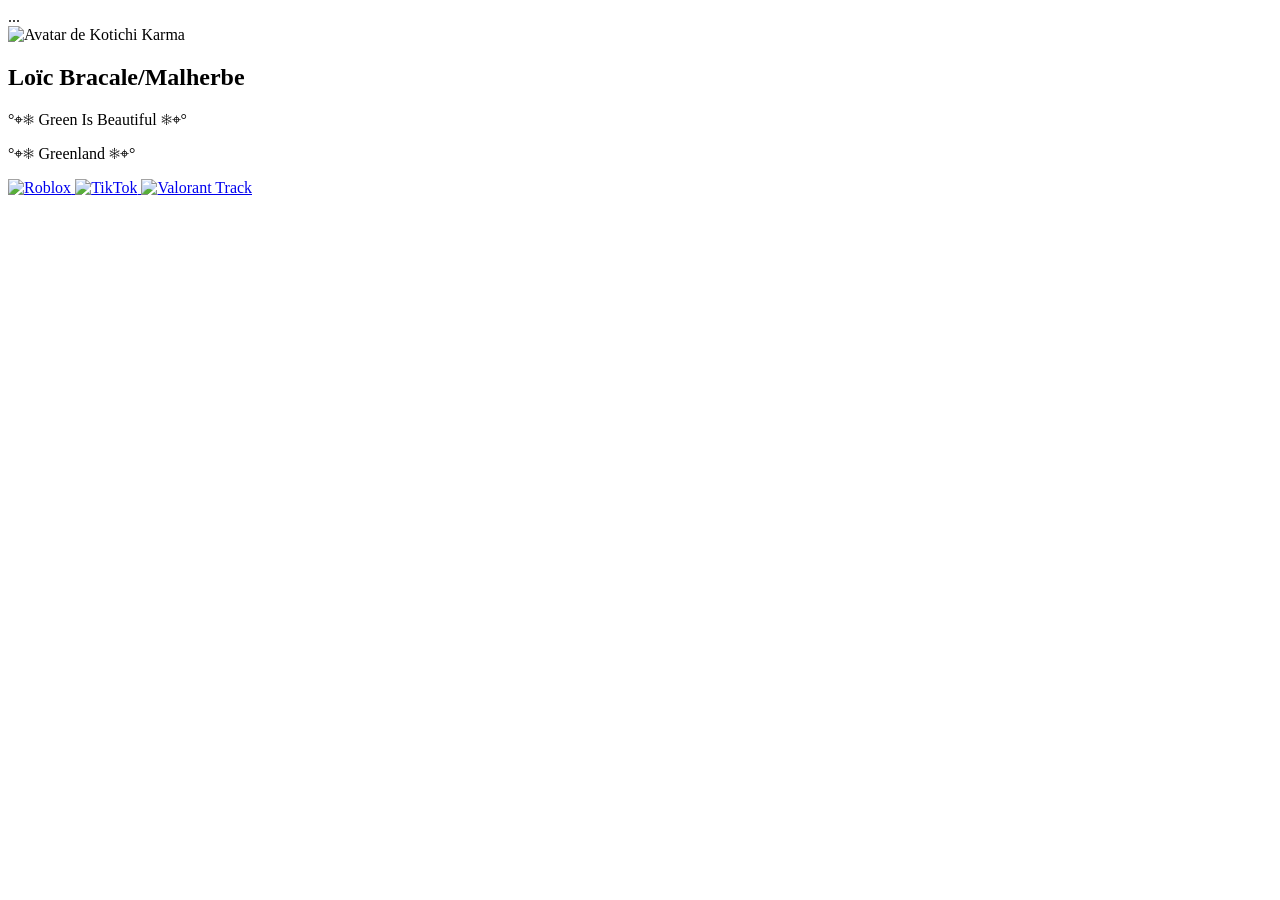
==== index.html @ 95958887 "Update title and username in index.html" ====
<!doctype html>
<html lang="fr">
<head>
  <meta charset="UTF-8">
  <meta name="viewport" content="width=device-width, initial-scale=1.0">
  <meta name="theme-color" content="#00ff00">

  <title>Loïc Bracale/Malherbe| You See That ? The Green Is Beautiful And If You See That You Are Genius And Beautiful</title>

  <link rel="stylesheet" href="style.css">
</head>

<body>

  <!-- Écran pour ouvrir le site -->
  <div id="enter-screen" class="enter-screen">
    <div class="enter-text">...</div>
  </div>

  <div class="snow" aria-hidden="true"></div>

  <main class="page">

    <section class="profile-card">

      <img
        class="avatar"
        src="https://r2.guns.lol/5302ce62-8207-4832-95e2-816db506e8fb.webp"
        alt="Avatar de Kotichi Karma"
      >

      <h1 class="username">Loïc Bracale/Malherbe</h1>

      <p class="subtitle">°⌖❅ Green Is Beautiful ❅⌖°</p>

      <p class="location">°⌖❅ Greenland ❅⌖°</p>

      <div class="socials">

        <a
          class="social"
          href="https://www.roblox.com/users/1305630552/profile"
          target="_blank"
          rel="noopener noreferrer"
        >
          <img
            src="https://i.pinimg.com/originals/d1/2a/eb/d12aeb087d5f9763cdf9619a618ad83c.gif"
            alt="Roblox"
          >
        </a>

        <a
          class="social"
          href="https://www.tiktok.com/@kotichikarma"
          target="_blank"
          rel="noopener noreferrer"
        >
          <img
            src="https://i.pinimg.com/originals/c2/2e/cd/c22ecdc6c1888ca6650d95c51030dddd.gif"
            alt="TikTok"
          >
        </a>

        <a
          class="social"
          href="https://tracker.gg/valorant/profile/riot/Kotichi%23KARMA/overview?platform=pc&playlist=swiftplay&season=4f0864e2-40af-28a4-de2c-0e9e64e75f23"
          target="_blank"
          rel="noopener noreferrer"
        >
          <img
            src="https://cdnb.artstation.com/p/assets/images/images/082/190/683/original/brendo-nascimento-green-fire-ezgif-com-optimize.gif?1732294311"
            alt="Valorant Track"
          >
        </a>

      </div>

    </section>

  </main>

  <script src="script.js"></script>

</body>
</html>
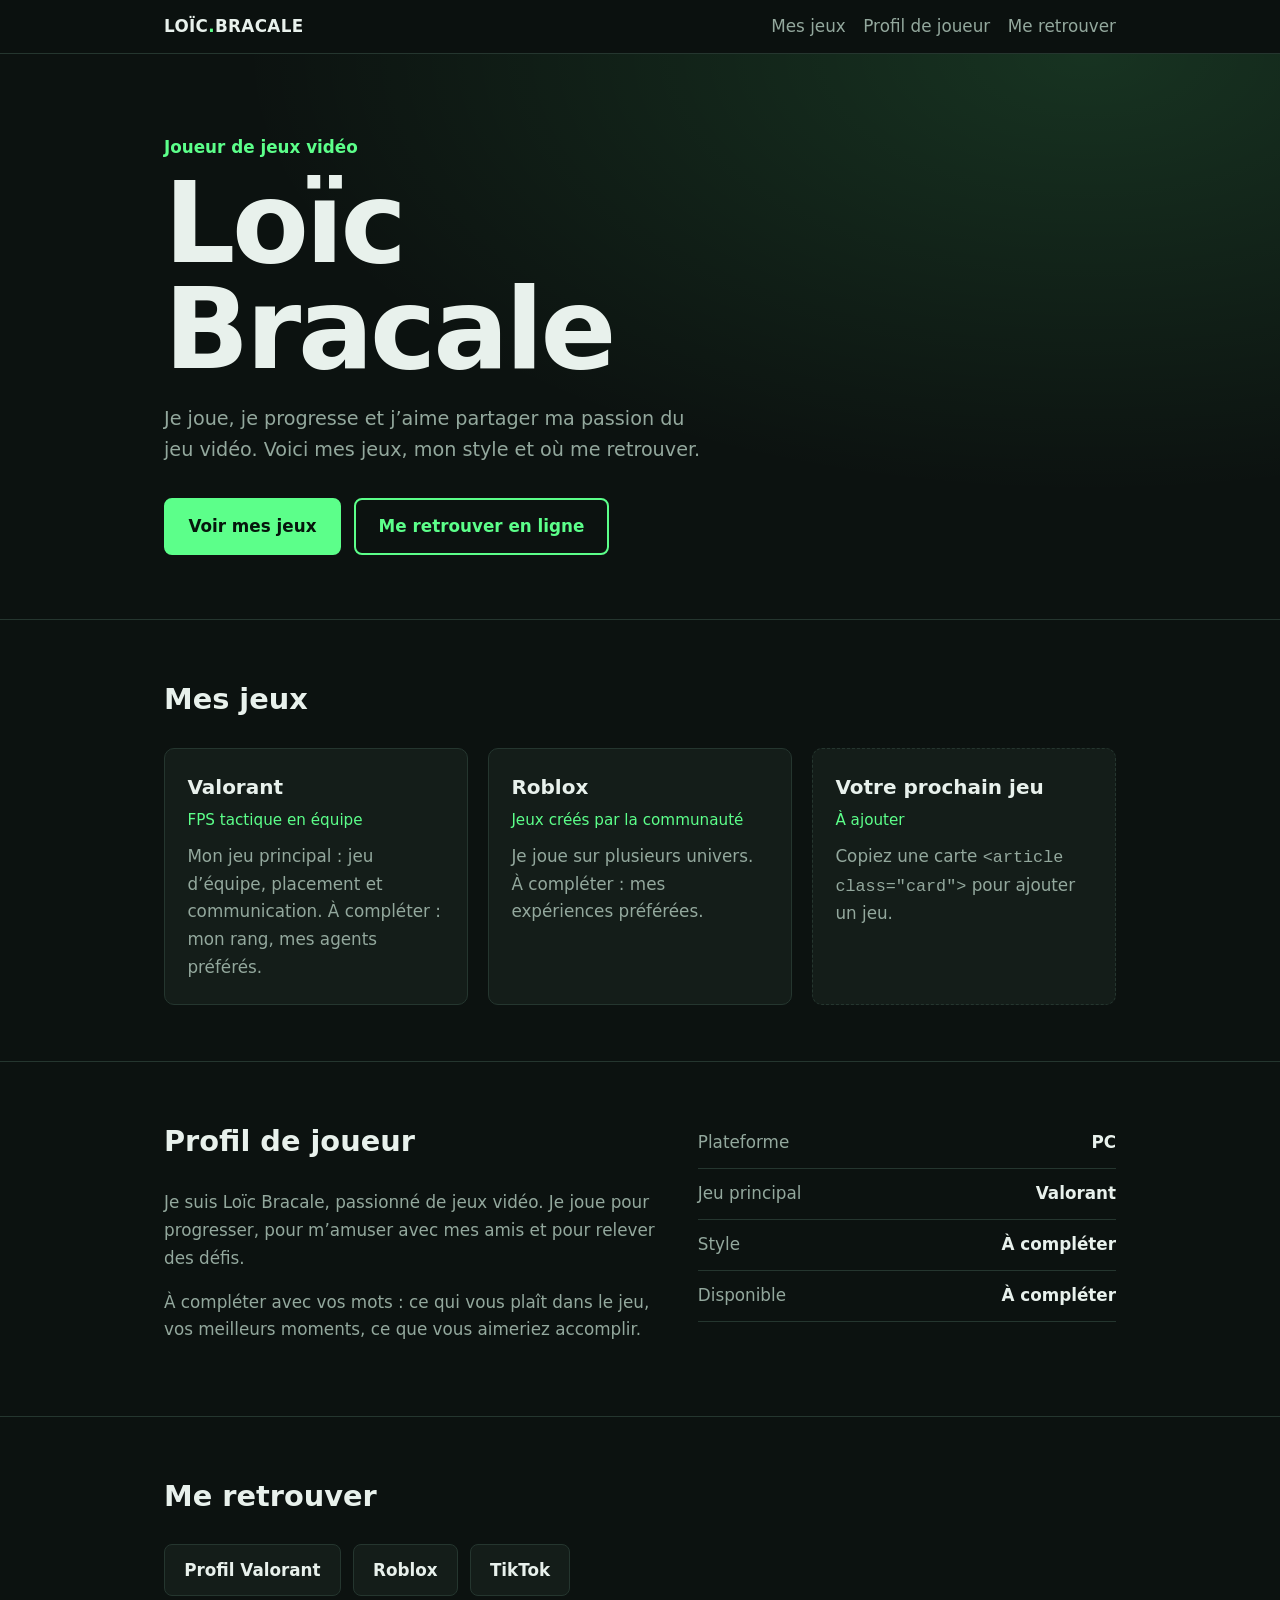
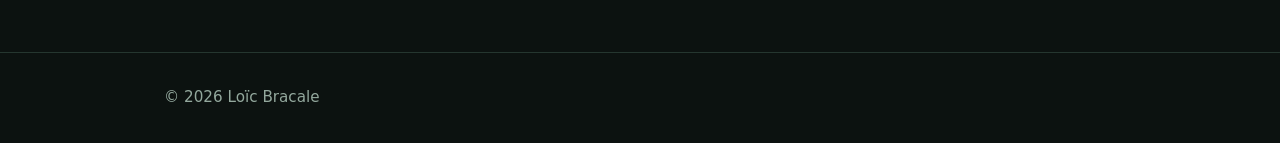
==== commit 1d462b5f: "Add files via upload" ====
--- a/index.html
+++ b/index.html
@@ -1,85 +1,148 @@
-<!doctype html>
+<!DOCTYPE html>
 <html lang="fr">
 <head>
-  <meta charset="UTF-8">
-  <meta name="viewport" content="width=device-width, initial-scale=1.0">
-  <meta name="theme-color" content="#00ff00">
+<meta charset="utf-8">
+<meta name="viewport" content="width=device-width, initial-scale=1">
+<meta name="theme-color" content="#0c1210">
+<title>Loïc Bracale – Joueur de jeux vidéo</title>
+<style>
+:root{
+  --bg:#0c1210; --panel:#141d19; --line:#25362f; --ink:#e8f1ec; --muted:#93a89d;
+  --accent:#5cff8a; --accent-ink:#06160c;
+}
+*{box-sizing:border-box}
+html{scroll-behavior:smooth;scroll-padding-top:4.5rem}
+body{margin:0;background:var(--bg);color:var(--ink);
+  font:1.05rem/1.65 system-ui,-apple-system,"Segoe UI",Roboto,sans-serif}
+a{color:inherit}
+:focus-visible{outline:3px solid var(--accent);outline-offset:3px}
+.wrap{max-width:62rem;margin:0 auto;padding:0 1.25rem}
 
-  <title>Loïc Bracale/Malherbe| You See That ? The Green Is Beautiful And If You See That You Are Genius And Beautiful</title>
+/* Navigation */
+.top{position:sticky;top:0;z-index:10;background:rgba(12,18,16,.92);backdrop-filter:blur(6px);border-bottom:1px solid var(--line)}
+.top .wrap{display:flex;align-items:center;justify-content:space-between;gap:1rem;padding-top:.8rem;padding-bottom:.8rem;flex-wrap:wrap}
+.logo{font-weight:800;text-decoration:none;letter-spacing:.02em}
+.logo span{color:var(--accent)}
+.top nav{display:flex;gap:1.1rem;flex-wrap:wrap}
+.top nav a{text-decoration:none;color:var(--muted)}
+.top nav a:hover{color:var(--accent)}
 
-  <link rel="stylesheet" href="style.css">
+/* Hero : le nom est l'élément marquant */
+.hero{padding:5rem 0 4rem;border-bottom:1px solid var(--line);
+  background:radial-gradient(ellipse at 85% 0%,rgba(92,255,138,.14),transparent 55%)}
+.hero p.kicker{color:var(--accent);font-weight:700;margin:0 0 .5rem}
+h1{font-size:clamp(3rem,11vw,7rem);line-height:.95;margin:0 0 1.25rem;font-weight:900;letter-spacing:-.03em}
+.hero .lead{max-width:34rem;color:var(--muted);font-size:1.2rem;margin:0 0 2rem}
+.btn{display:inline-block;padding:.8rem 1.4rem;border-radius:8px;font-weight:700;text-decoration:none;border:2px solid var(--accent)}
+.btn.primary{background:var(--accent);color:var(--accent-ink)}
+.btn.primary:hover{background:#8dffad}
+.btn.ghost{color:var(--accent);margin-left:.5rem}
+.btn.ghost:hover{background:rgba(92,255,138,.1)}
+
+section{padding:3.5rem 0;border-bottom:1px solid var(--line)}
+h2{font-size:1.8rem;margin:0 0 1.5rem}
+.grid{display:grid;gap:1.25rem;grid-template-columns:repeat(auto-fit,minmax(15rem,1fr))}
+.card{background:var(--panel);border:1px solid var(--line);border-radius:10px;padding:1.4rem}
+.card h3{margin:0 0 .25rem;font-size:1.25rem}
+.card .tag{color:var(--accent);font-size:.95rem;margin:0 0 .6rem}
+.card p{margin:0;color:var(--muted)}
+.card.empty{border-style:dashed}
+
+.about{display:grid;gap:2rem;grid-template-columns:1fr}
+@media(min-width:48rem){.about{grid-template-columns:1.2fr 1fr}}
+.about p{margin:0 0 1rem;color:var(--muted)}
+.facts{list-style:none;margin:0;padding:0}
+.facts li{display:flex;justify-content:space-between;gap:1rem;padding:.7rem 0;border-bottom:1px solid var(--line)}
+.facts li span:first-child{color:var(--muted)}
+.facts li span:last-child{font-weight:600;text-align:right}
+
+.links{display:flex;flex-wrap:wrap;gap:.75rem}
+.links a{padding:.7rem 1.2rem;border:1px solid var(--line);border-radius:8px;background:var(--panel);text-decoration:none;font-weight:600}
+.links a:hover{border-color:var(--accent);color:var(--accent)}
+
+footer{padding:2rem 0;color:var(--muted);font-size:.95rem}
+@media (prefers-reduced-motion:reduce){html{scroll-behavior:auto}}
+</style>
 </head>
-
 <body>
 
-  <!-- Écran pour ouvrir le site -->
-  <div id="enter-screen" class="enter-screen">
-    <div class="enter-text">...</div>
+<header class="top">
+  <div class="wrap">
+    <a class="logo" href="#accueil">LOÏC<span>.</span>BRACALE</a>
+    <nav aria-label="Navigation principale">
+      <a href="#jeux">Mes jeux</a>
+      <a href="#profil">Profil de joueur</a>
+      <a href="#contact">Me retrouver</a>
+    </nav>
+  </div>
+</header>
+
+<main>
+  <div class="hero" id="accueil">
+    <div class="wrap">
+      <p class="kicker">Joueur de jeux vidéo</p>
+      <h1>Loïc<br>Bracale</h1>
+      <p class="lead">Je joue, je progresse et j’aime partager ma passion du jeu vidéo. Voici mes jeux, mon style et où me retrouver.</p>
+      <a class="btn primary" href="#jeux">Voir mes jeux</a>
+      <a class="btn ghost" href="#contact">Me retrouver en ligne</a>
+    </div>
   </div>
 
-  <div class="snow" aria-hidden="true"></div>
+  <section id="jeux">
+    <div class="wrap">
+      <h2>Mes jeux</h2>
+      <div class="grid">
+        <article class="card">
+          <h3>Valorant</h3>
+          <p class="tag">FPS tactique en équipe</p>
+          <p>Mon jeu principal : jeu d’équipe, placement et communication. À compléter : mon rang, mes agents préférés.</p>
+        </article>
+        <article class="card">
+          <h3>Roblox</h3>
+          <p class="tag">Jeux créés par la communauté</p>
+          <p>Je joue sur plusieurs univers. À compléter : mes expériences préférées.</p>
+        </article>
+        <article class="card empty">
+          <h3>Votre prochain jeu</h3>
+          <p class="tag">À ajouter</p>
+          <p>Copiez une carte <code>&lt;article class="card"&gt;</code> pour ajouter un jeu.</p>
+        </article>
+      </div>
+    </div>
+  </section>
 
-  <main class="page">
+  <section id="profil">
+    <div class="wrap about">
+      <div>
+        <h2>Profil de joueur</h2>
+        <p>Je suis Loïc Bracale, passionné de jeux vidéo. Je joue pour progresser, pour m’amuser avec mes amis et pour relever des défis.</p>
+        <p>À compléter avec vos mots : ce qui vous plaît dans le jeu, vos meilleurs moments, ce que vous aimeriez accomplir.</p>
+      </div>
+      <ul class="facts" aria-label="En bref">
+        <li><span>Plateforme</span><span>PC</span></li>
+        <li><span>Jeu principal</span><span>Valorant</span></li>
+        <li><span>Style</span><span>À compléter</span></li>
+        <li><span>Disponible</span><span>À compléter</span></li>
+      </ul>
+    </div>
+  </section>
 
-    <section class="profile-card">
+  <section id="contact">
+    <div class="wrap">
+      <h2>Me retrouver</h2>
+      <div class="links">
+        <!-- Remplacez chaque # par le vrai lien -->
+        <a href="#" target="_blank" rel="noopener noreferrer">Profil Valorant</a>
+        <a href="#" target="_blank" rel="noopener noreferrer">Roblox</a>
+        <a href="#" target="_blank" rel="noopener noreferrer">TikTok</a>
+      </div>
+    </div>
+  </section>
+</main>
 
-      <img
-        class="avatar"
-        src="https://r2.guns.lol/5302ce62-8207-4832-95e2-816db506e8fb.webp"
-        alt="Avatar de Kotichi Karma"
-      >
-
-      <h1 class="username">Loïc Bracale/Malherbe</h1>
-
-      <p class="subtitle">°⌖❅ Green Is Beautiful ❅⌖°</p>
-
-      <p class="location">°⌖❅ Greenland ❅⌖°</p>
-
-      <div class="socials">
-
-        <a
-          class="social"
-          href="https://www.roblox.com/users/1305630552/profile"
-          target="_blank"
-          rel="noopener noreferrer"
-        >
-          <img
-            src="https://i.pinimg.com/originals/d1/2a/eb/d12aeb087d5f9763cdf9619a618ad83c.gif"
-            alt="Roblox"
-          >
-        </a>
-
-        <a
-          class="social"
-          href="https://www.tiktok.com/@kotichikarma"
-          target="_blank"
-          rel="noopener noreferrer"
-        >
-          <img
-            src="https://i.pinimg.com/originals/c2/2e/cd/c22ecdc6c1888ca6650d95c51030dddd.gif"
-            alt="TikTok"
-          >
-        </a>
-
-        <a
-          class="social"
-          href="https://tracker.gg/valorant/profile/riot/Kotichi%23KARMA/overview?platform=pc&playlist=swiftplay&season=4f0864e2-40af-28a4-de2c-0e9e64e75f23"
-          target="_blank"
-          rel="noopener noreferrer"
-        >
-          <img
-            src="https://cdnb.artstation.com/p/assets/images/images/082/190/683/original/brendo-nascimento-green-fire-ezgif-com-optimize.gif?1732294311"
-            alt="Valorant Track"
-          >
-        </a>
-
-      </div>
-
-    </section>
-
-  </main>
-
-  <script src="script.js"></script>
+<footer>
+  <div class="wrap">© 2026 Loïc Bracale</div>
+</footer>
 
 </body>
 </html>
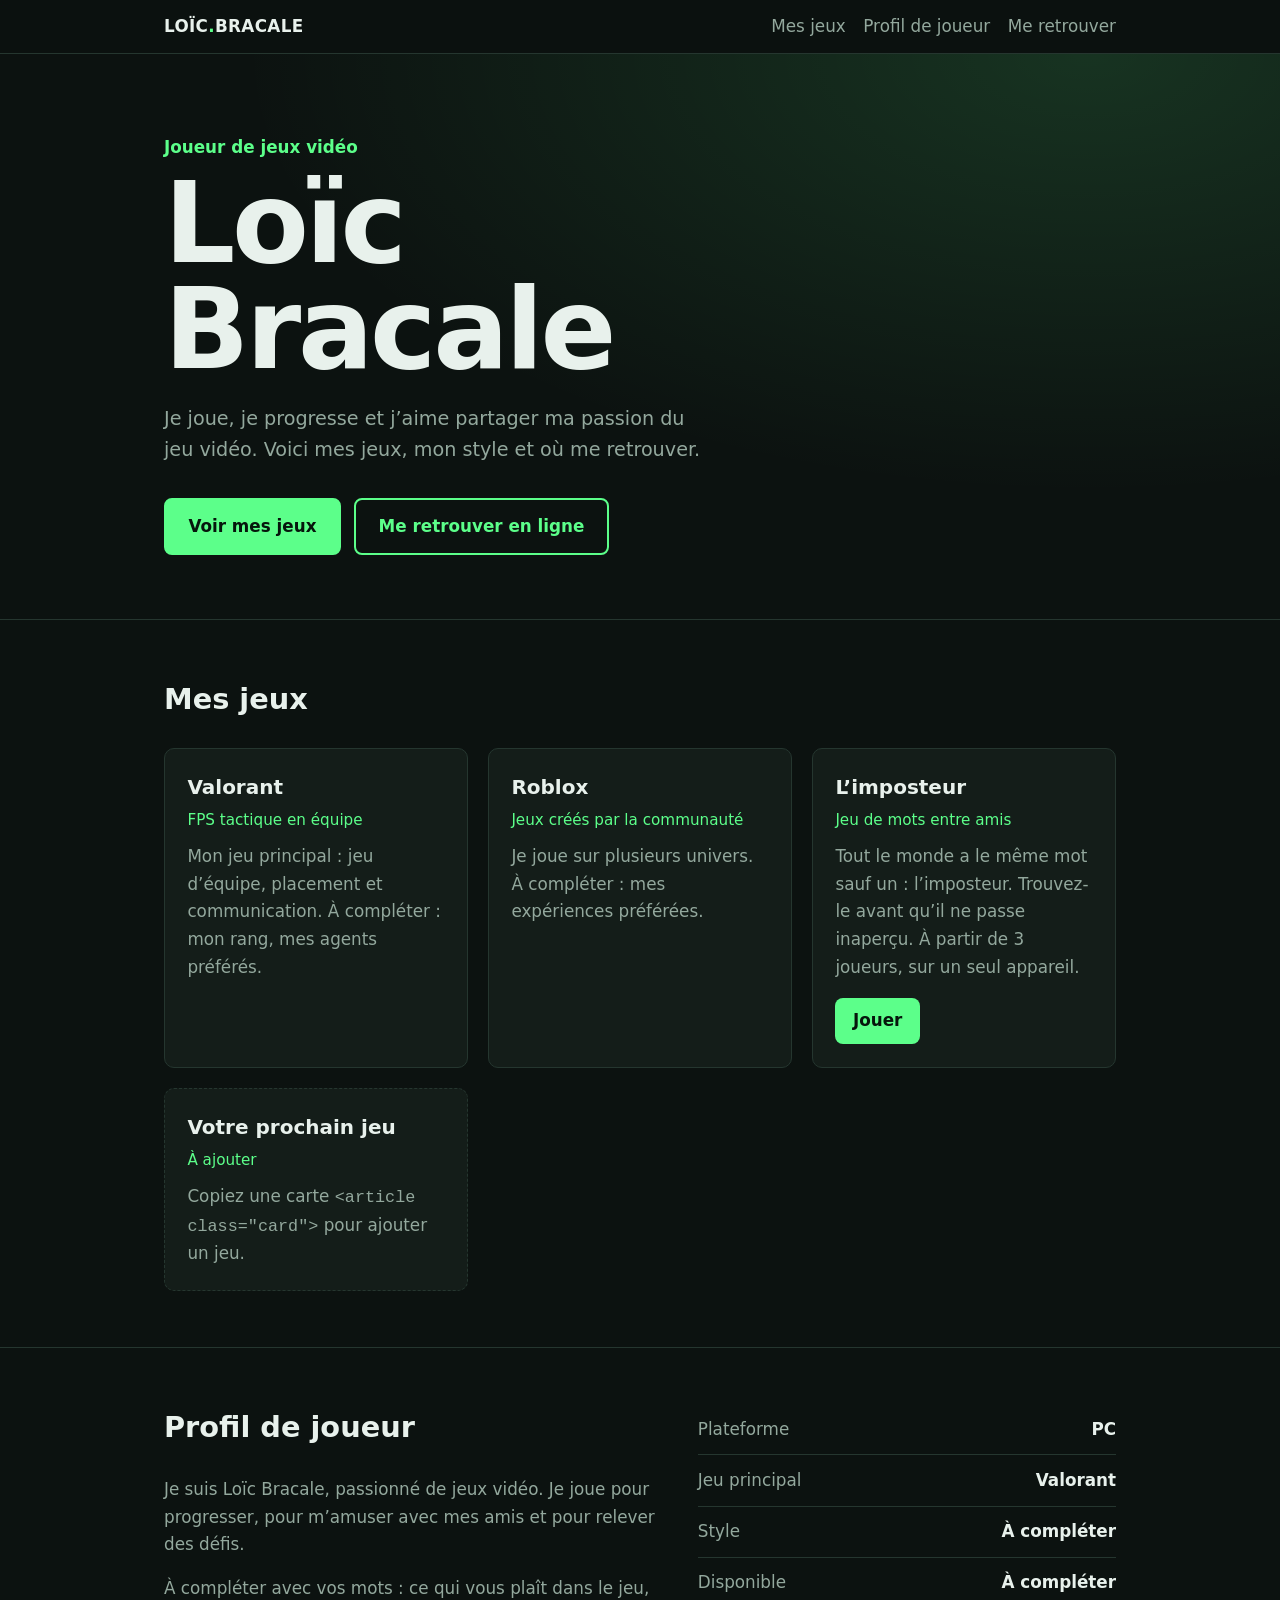
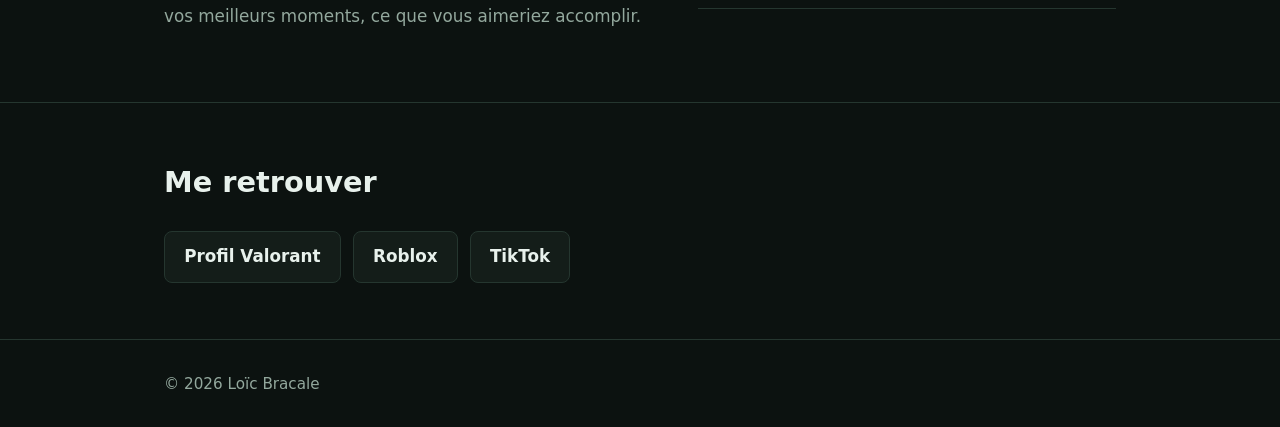
==== commit c44671df: "Add files via upload" ====
--- a/index.html
+++ b/index.html
@@ -47,6 +47,8 @@
 .card .tag{color:var(--accent);font-size:.95rem;margin:0 0 .6rem}
 .card p{margin:0;color:var(--muted)}
 .card.empty{border-style:dashed}
+.card .play{display:inline-block;margin-top:1rem;padding:.6rem 1.1rem;border-radius:8px;background:var(--accent);color:var(--accent-ink);font-weight:700;text-decoration:none}
+.card .play:hover{background:#8dffad}
 
 .about{display:grid;gap:2rem;grid-template-columns:1fr}
 @media(min-width:48rem){.about{grid-template-columns:1.2fr 1fr}}
@@ -102,6 +104,12 @@
           <p class="tag">Jeux créés par la communauté</p>
           <p>Je joue sur plusieurs univers. À compléter : mes expériences préférées.</p>
         </article>
+        <article class="card">
+          <h3>L’imposteur</h3>
+          <p class="tag">Jeu de mots entre amis</p>
+          <p>Tout le monde a le même mot sauf un : l’imposteur. Trouvez-le avant qu’il ne passe inaperçu. À partir de 3 joueurs, sur un seul appareil.</p>
+          <a class="play" href="imposteur.html">Jouer</a>
+        </article>
         <article class="card empty">
           <h3>Votre prochain jeu</h3>
           <p class="tag">À ajouter</p>
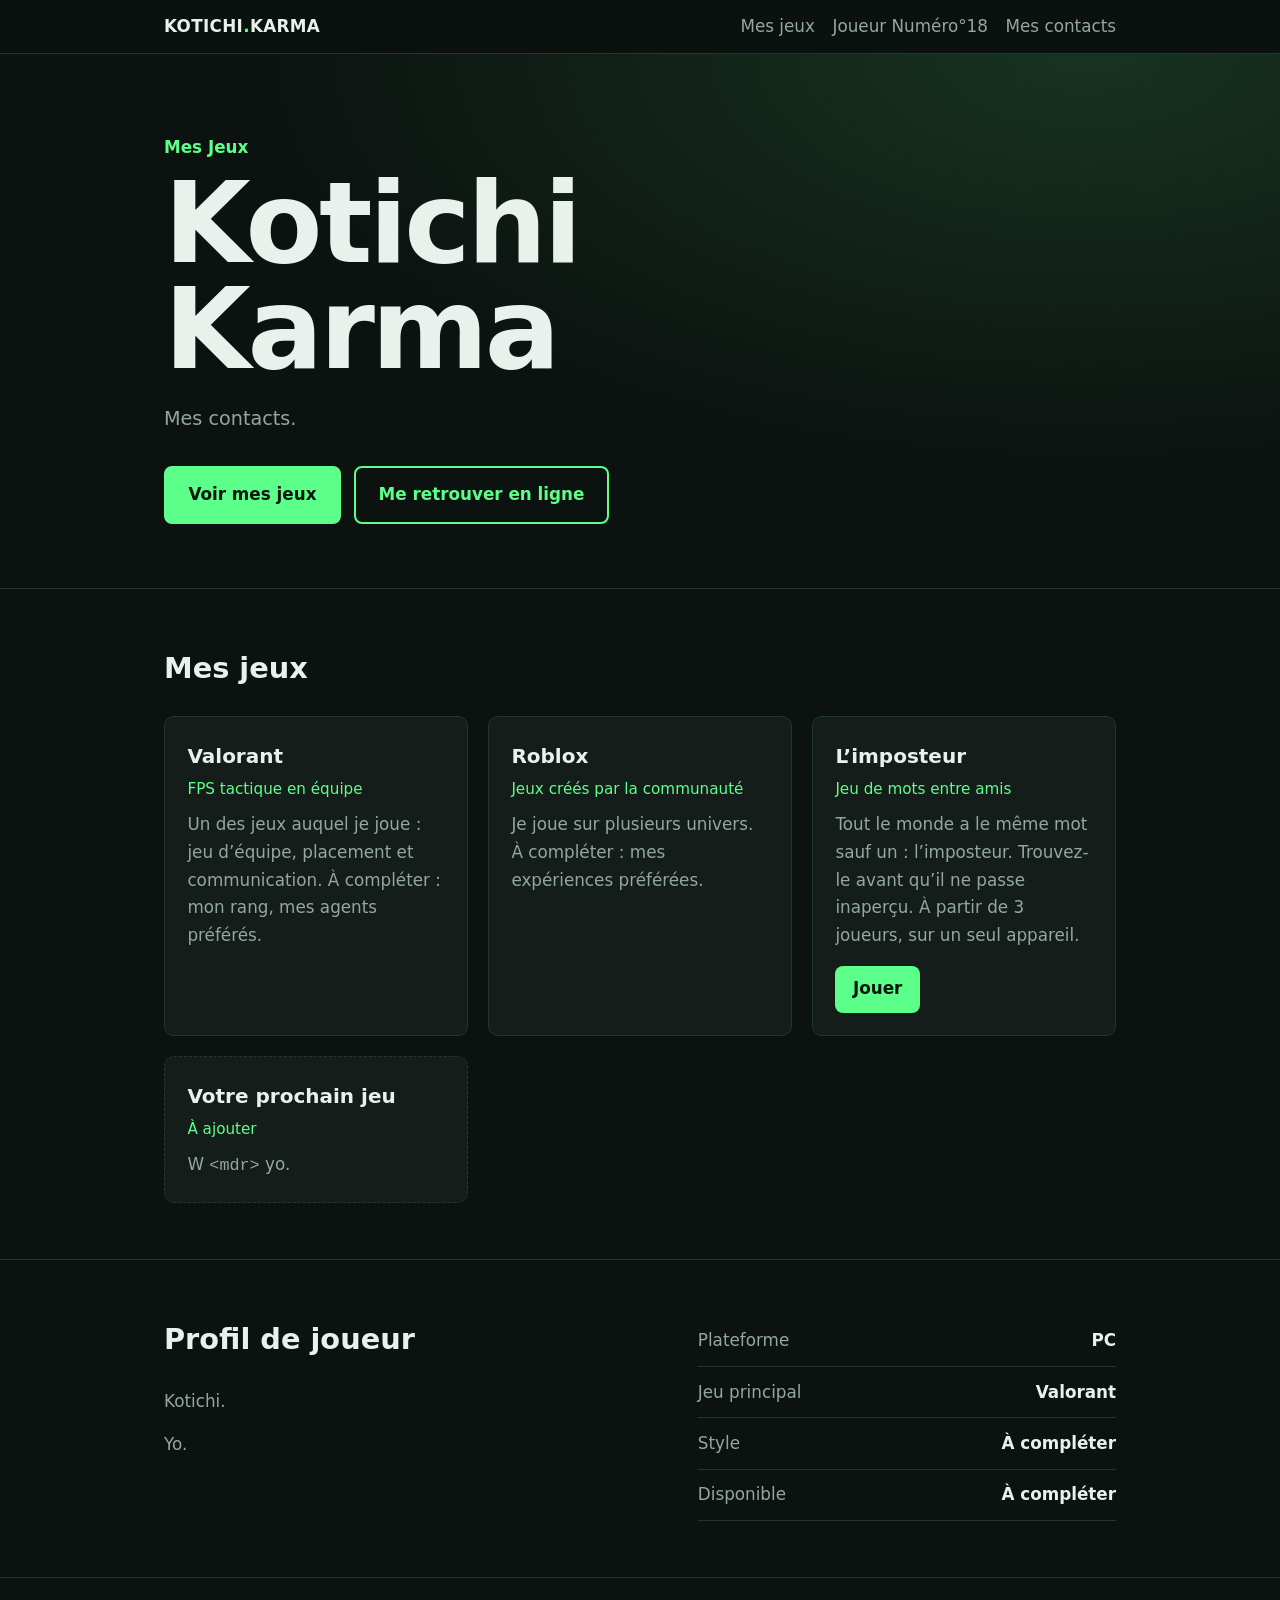
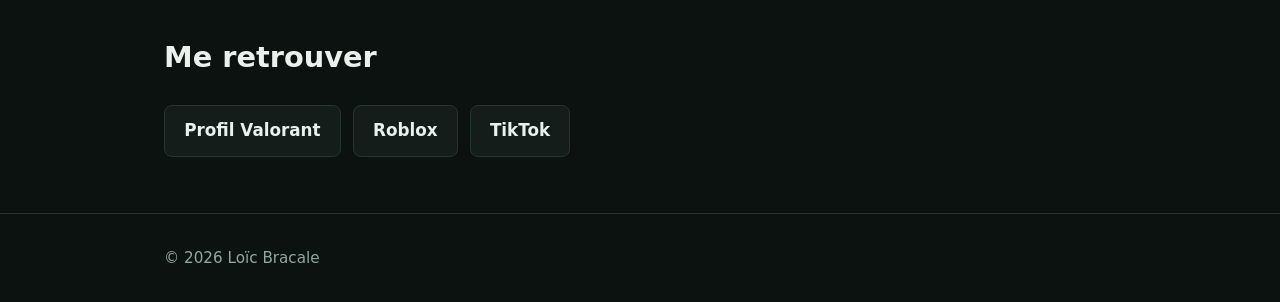
==== commit 5fe9b702: "Update index.html" ====
--- a/index.html
+++ b/index.html
@@ -4,7 +4,7 @@
 <meta charset="utf-8">
 <meta name="viewport" content="width=device-width, initial-scale=1">
 <meta name="theme-color" content="#0c1210">
-<title>Loïc Bracale – Joueur de jeux vidéo</title>
+<title>jeux vidéo</title>
 <style>
 :root{
   --bg:#0c1210; --panel:#141d19; --line:#25362f; --ink:#e8f1ec; --muted:#93a89d;
@@ -70,11 +70,11 @@
 
 <header class="top">
   <div class="wrap">
-    <a class="logo" href="#accueil">LOÏC<span>.</span>BRACALE</a>
+    <a class="logo" href="#accueil">KOTICHI<span>.</span>KARMA</a>
     <nav aria-label="Navigation principale">
       <a href="#jeux">Mes jeux</a>
-      <a href="#profil">Profil de joueur</a>
-      <a href="#contact">Me retrouver</a>
+      <a href="#profil">Joueur Numéro°18</a>
+      <a href="#contact">Mes contacts</a>
     </nav>
   </div>
 </header>
@@ -82,9 +82,9 @@
 <main>
   <div class="hero" id="accueil">
     <div class="wrap">
-      <p class="kicker">Joueur de jeux vidéo</p>
-      <h1>Loïc<br>Bracale</h1>
-      <p class="lead">Je joue, je progresse et j’aime partager ma passion du jeu vidéo. Voici mes jeux, mon style et où me retrouver.</p>
+      <p class="kicker">Mes Jeux</p>
+      <h1>Kotichi<br>Karma</h1>
+      <p class="lead">Mes contacts.</p>
       <a class="btn primary" href="#jeux">Voir mes jeux</a>
       <a class="btn ghost" href="#contact">Me retrouver en ligne</a>
     </div>
@@ -97,7 +97,7 @@
         <article class="card">
           <h3>Valorant</h3>
           <p class="tag">FPS tactique en équipe</p>
-          <p>Mon jeu principal : jeu d’équipe, placement et communication. À compléter : mon rang, mes agents préférés.</p>
+          <p>Un des jeux auquel je joue : jeu d’équipe, placement et communication. À compléter : mon rang, mes agents préférés.</p>
         </article>
         <article class="card">
           <h3>Roblox</h3>
@@ -113,7 +113,7 @@
         <article class="card empty">
           <h3>Votre prochain jeu</h3>
           <p class="tag">À ajouter</p>
-          <p>Copiez une carte <code>&lt;article class="card"&gt;</code> pour ajouter un jeu.</p>
+          <p>W <code>&lt;mdr&gt;</code> yo.</p>
         </article>
       </div>
     </div>
@@ -123,8 +123,8 @@
     <div class="wrap about">
       <div>
         <h2>Profil de joueur</h2>
-        <p>Je suis Loïc Bracale, passionné de jeux vidéo. Je joue pour progresser, pour m’amuser avec mes amis et pour relever des défis.</p>
-        <p>À compléter avec vos mots : ce qui vous plaît dans le jeu, vos meilleurs moments, ce que vous aimeriez accomplir.</p>
+        <p>Kotichi.</p>
+        <p>Yo.</p>
       </div>
       <ul class="facts" aria-label="En bref">
         <li><span>Plateforme</span><span>PC</span></li>
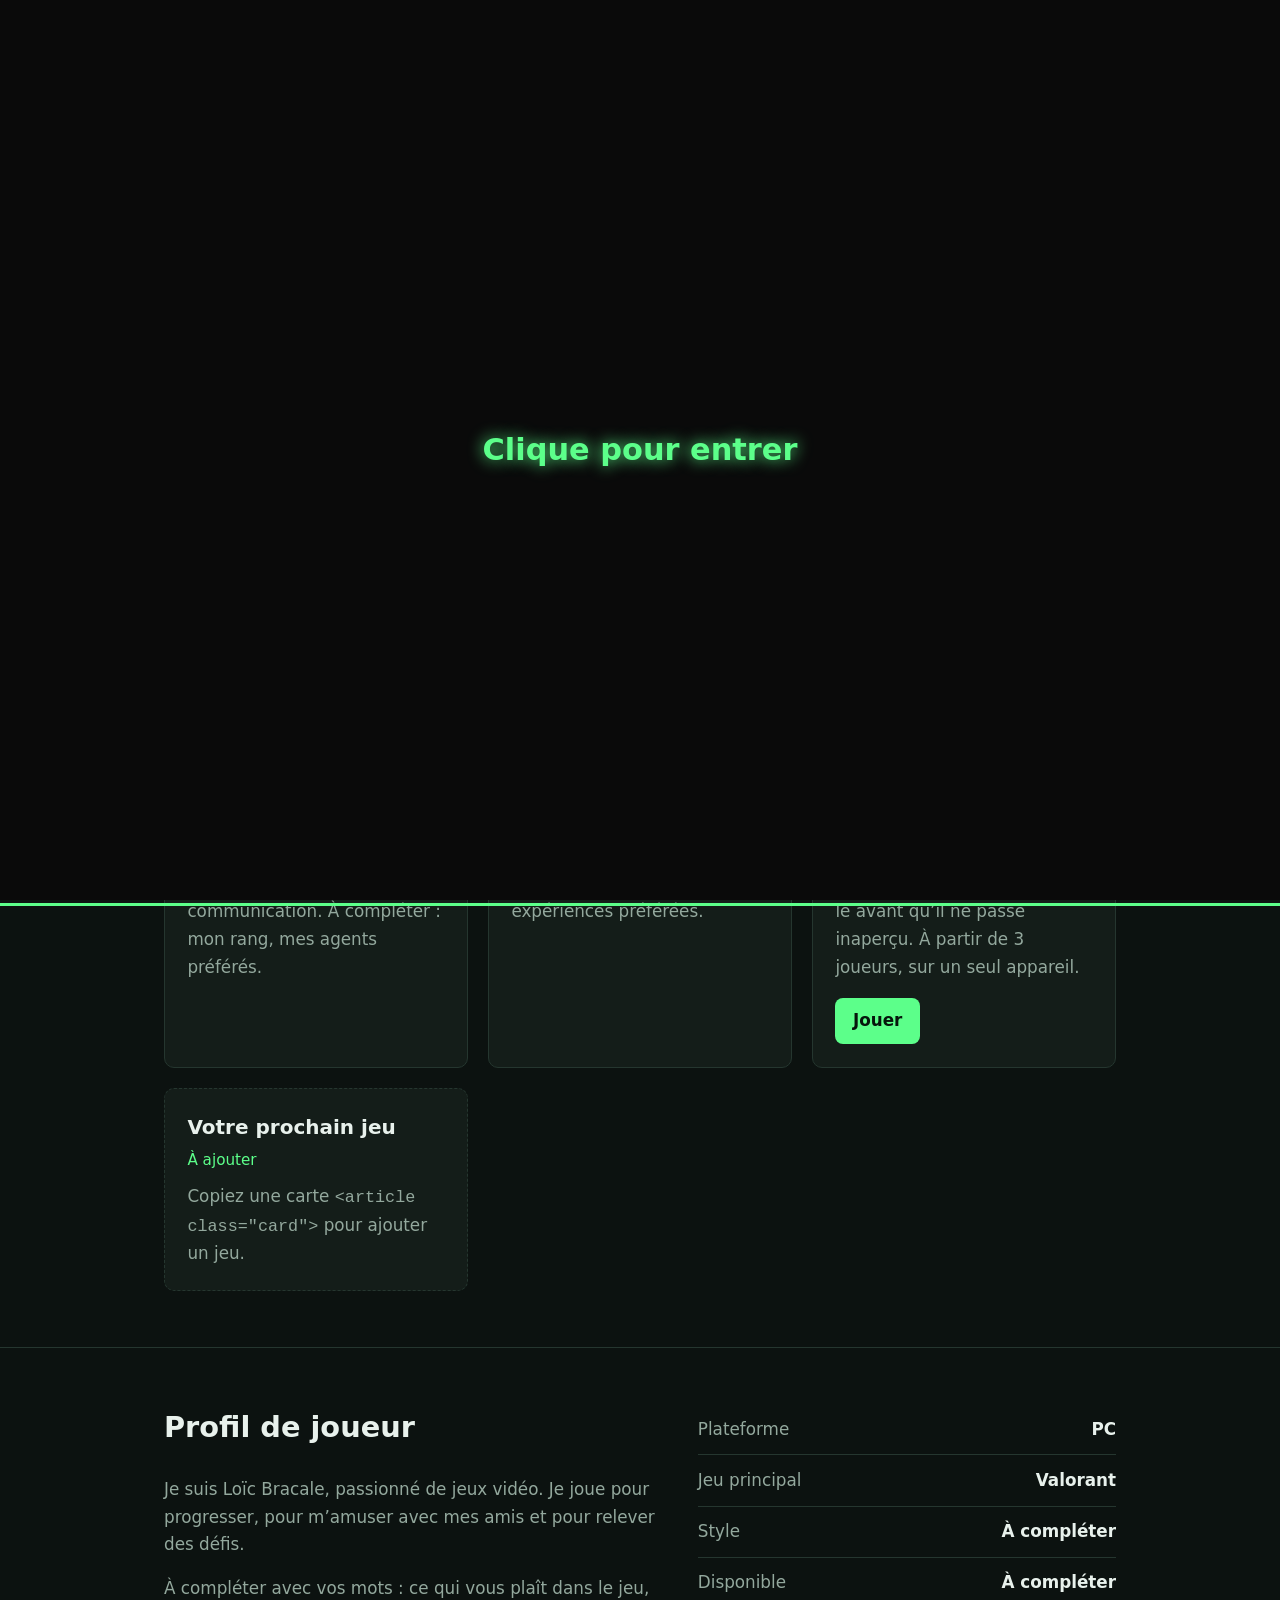
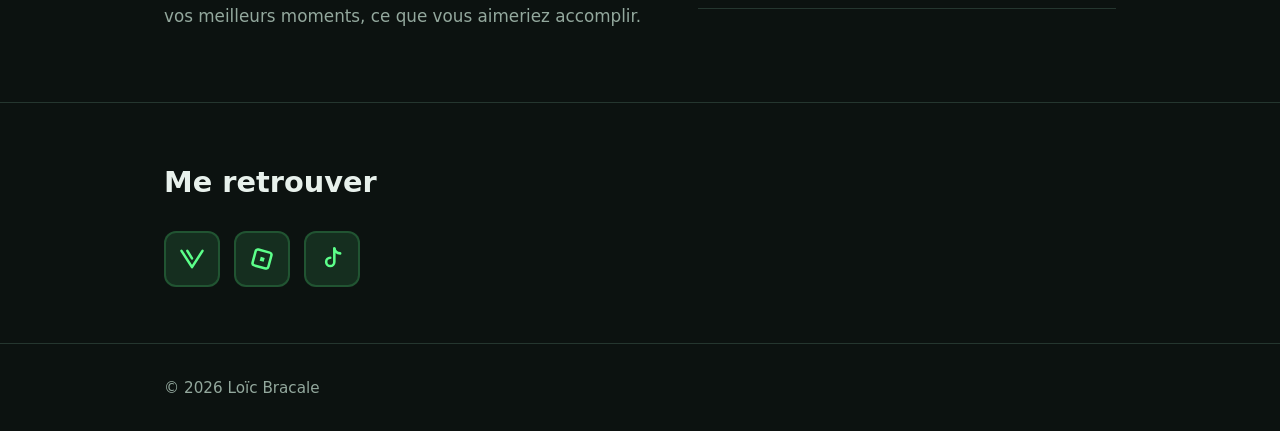
==== commit 7ee6db11: "Add files via upload" ====
--- a/index.html
+++ b/index.html
@@ -4,7 +4,7 @@
 <meta charset="utf-8">
 <meta name="viewport" content="width=device-width, initial-scale=1">
 <meta name="theme-color" content="#0c1210">
-<title>jeux vidéo</title>
+<title>Loïc Bracale – Joueur de jeux vidéo</title>
 <style>
 :root{
   --bg:#0c1210; --panel:#141d19; --line:#25362f; --ink:#e8f1ec; --muted:#93a89d;
@@ -64,17 +64,63 @@
 
 footer{padding:2rem 0;color:var(--muted);font-size:.95rem}
 @media (prefers-reduced-motion:reduce){html{scroll-behavior:auto}}
+
+/* Icônes de profils (style vert) */
+.socials{display:flex;flex-wrap:wrap;gap:14px}
+.social{position:relative;width:56px;height:56px;display:grid;place-items:center;border-radius:12px;color:var(--accent);
+  background:rgba(92,255,138,.12);border:2px solid rgba(92,255,138,.18);
+  transition:transform .2s ease,background .2s ease,box-shadow .2s ease}
+.social:hover,.social:focus-visible{transform:translateY(-3px);background:rgba(92,255,138,.22);box-shadow:0 0 18px rgba(92,255,138,.28)}
+.social svg{width:28px;height:28px}
+.sr{position:absolute;width:1px;height:1px;overflow:hidden;clip:rect(0 0 0 0);white-space:nowrap}
+
+/* Écran d'entrée */
+.enter-screen{position:fixed;inset:0;z-index:100;display:grid;place-items:center;background:#0a0a0a;cursor:pointer;user-select:none;transition:opacity .6s ease,visibility .6s ease}
+.enter-screen.hidden{opacity:0;visibility:hidden;pointer-events:none}
+.enter-text{font-size:1.9rem;font-weight:700;color:var(--accent);text-shadow:0 0 16px var(--accent);animation:pulse 1.8s infinite ease-in-out}
+@keyframes pulse{50%{opacity:.55}}
+
+/* Neige */
+.snow{position:fixed;inset:0;z-index:-1;pointer-events:none;overflow:hidden}
+.flake{position:absolute;top:-30px;color:var(--accent);text-shadow:0 0 8px var(--accent);animation:fall linear infinite}
+@keyframes fall{to{transform:translate3d(var(--drift),110vh,0) rotate(360deg)}}
+@media (prefers-reduced-motion:reduce){.social{transition:none}.social:hover{transform:none}.enter-text{animation:none}}
 </style>
 </head>
 <body>
+<div class="enter-screen" id="enter" role="button" tabindex="0" aria-label="Entrer sur le site"><span class="enter-text">Clique pour entrer</span></div>
+<div class="snow" aria-hidden="true"></div>
+<noscript><style>.enter-screen{display:none}</style></noscript>
+<script>
+(function(){
+  var enter=document.getElementById("enter"),snow=document.querySelector(".snow"),seen=false;
+  try{seen=sessionStorage.getItem("entered")==="1"}catch(e){}
+  function close(){enter.classList.add("hidden");try{sessionStorage.setItem("entered","1")}catch(e){}}
+  if(seen)enter.classList.add("hidden");else enter.focus();
+  enter.addEventListener("click",close);
+  enter.addEventListener("keydown",function(e){if(e.key==="Enter"||e.key===" "){e.preventDefault();close()}});
+  if(window.matchMedia&&matchMedia("(prefers-reduced-motion: reduce)").matches)return;
+  for(var i=0;i<28;i++){
+    var f=document.createElement("span");
+    f.className="flake";f.textContent="⌖°❅°⌖";
+    f.style.left=(Math.random()*100)+"%";
+    f.style.fontSize=(10+Math.random()*12)+"px";
+    f.style.opacity=(0.25+Math.random()*0.7);
+    f.style.animationDuration=(6+Math.random()*10)+"s";
+    f.style.animationDelay=(Math.random()*-12)+"s";
+    f.style.setProperty("--drift",(-80+Math.random()*160)+"px");
+    snow.appendChild(f);
+  }
+})();
+</script>
 
 <header class="top">
   <div class="wrap">
-    <a class="logo" href="#accueil">KOTICHI<span>.</span>KARMA</a>
+    <a class="logo" href="#accueil">LOÏC<span>.</span>BRACALE</a>
     <nav aria-label="Navigation principale">
       <a href="#jeux">Mes jeux</a>
-      <a href="#profil">Joueur Numéro°18</a>
-      <a href="#contact">Mes contacts</a>
+      <a href="#profil">Profil de joueur</a>
+      <a href="#contact">Me retrouver</a>
     </nav>
   </div>
 </header>
@@ -82,9 +128,9 @@
 <main>
   <div class="hero" id="accueil">
     <div class="wrap">
-      <p class="kicker">Mes Jeux</p>
-      <h1>Kotichi<br>Karma</h1>
-      <p class="lead">Mes contacts.</p>
+      <p class="kicker">Joueur de jeux vidéo</p>
+      <h1>Loïc<br>Bracale</h1>
+      <p class="lead">Je joue, je progresse et j’aime partager ma passion du jeu vidéo. Voici mes jeux, mon style et où me retrouver.</p>
       <a class="btn primary" href="#jeux">Voir mes jeux</a>
       <a class="btn ghost" href="#contact">Me retrouver en ligne</a>
     </div>
@@ -97,7 +143,7 @@
         <article class="card">
           <h3>Valorant</h3>
           <p class="tag">FPS tactique en équipe</p>
-          <p>Un des jeux auquel je joue : jeu d’équipe, placement et communication. À compléter : mon rang, mes agents préférés.</p>
+          <p>Mon jeu principal : jeu d’équipe, placement et communication. À compléter : mon rang, mes agents préférés.</p>
         </article>
         <article class="card">
           <h3>Roblox</h3>
@@ -113,7 +159,7 @@
         <article class="card empty">
           <h3>Votre prochain jeu</h3>
           <p class="tag">À ajouter</p>
-          <p>W <code>&lt;mdr&gt;</code> yo.</p>
+          <p>Copiez une carte <code>&lt;article class="card"&gt;</code> pour ajouter un jeu.</p>
         </article>
       </div>
     </div>
@@ -123,8 +169,8 @@
     <div class="wrap about">
       <div>
         <h2>Profil de joueur</h2>
-        <p>Kotichi.</p>
-        <p>Yo.</p>
+        <p>Je suis Loïc Bracale, passionné de jeux vidéo. Je joue pour progresser, pour m’amuser avec mes amis et pour relever des défis.</p>
+        <p>À compléter avec vos mots : ce qui vous plaît dans le jeu, vos meilleurs moments, ce que vous aimeriez accomplir.</p>
       </div>
       <ul class="facts" aria-label="En bref">
         <li><span>Plateforme</span><span>PC</span></li>
@@ -138,11 +184,20 @@
   <section id="contact">
     <div class="wrap">
       <h2>Me retrouver</h2>
-      <div class="links">
+      <div class="socials">
         <!-- Remplacez chaque # par le vrai lien -->
-        <a href="#" target="_blank" rel="noopener noreferrer">Profil Valorant</a>
-        <a href="#" target="_blank" rel="noopener noreferrer">Roblox</a>
-        <a href="#" target="_blank" rel="noopener noreferrer">TikTok</a>
+        <a class="social" href="#" target="_blank" rel="noopener noreferrer" aria-label="Profil Valorant" title="Profil Valorant">
+          <svg viewBox="0 0 24 24" fill="none" stroke="currentColor" stroke-width="2.2" stroke-linecap="round" stroke-linejoin="round" aria-hidden="true"><path d="M3 5l9 14L21 5"/><path d="M8 5l4 6.5"/></svg>
+          <span class="sr">Profil Valorant</span>
+        </a>
+        <a class="social" href="#" target="_blank" rel="noopener noreferrer" aria-label="Roblox" title="Roblox">
+          <svg viewBox="0 0 24 24" fill="none" stroke="currentColor" stroke-width="2.2" stroke-linejoin="round" aria-hidden="true"><rect x="5" y="5" width="14" height="14" rx="2" transform="rotate(15 12 12)"/><rect x="10.5" y="10.5" width="3.5" height="3.5" transform="rotate(15 12 12)" fill="currentColor" stroke="none"/></svg>
+          <span class="sr">Roblox</span>
+        </a>
+        <a class="social" href="#" target="_blank" rel="noopener noreferrer" aria-label="TikTok" title="TikTok">
+          <svg viewBox="0 0 24 24" fill="none" stroke="currentColor" stroke-width="2.2" stroke-linecap="round" stroke-linejoin="round" aria-hidden="true"><path d="M14 3v11.5a3.5 3.5 0 1 1-3.5-3.5"/><path d="M14 3c.5 2.5 2.2 4 5 4.2"/></svg>
+          <span class="sr">TikTok</span>
+        </a>
       </div>
     </div>
   </section>
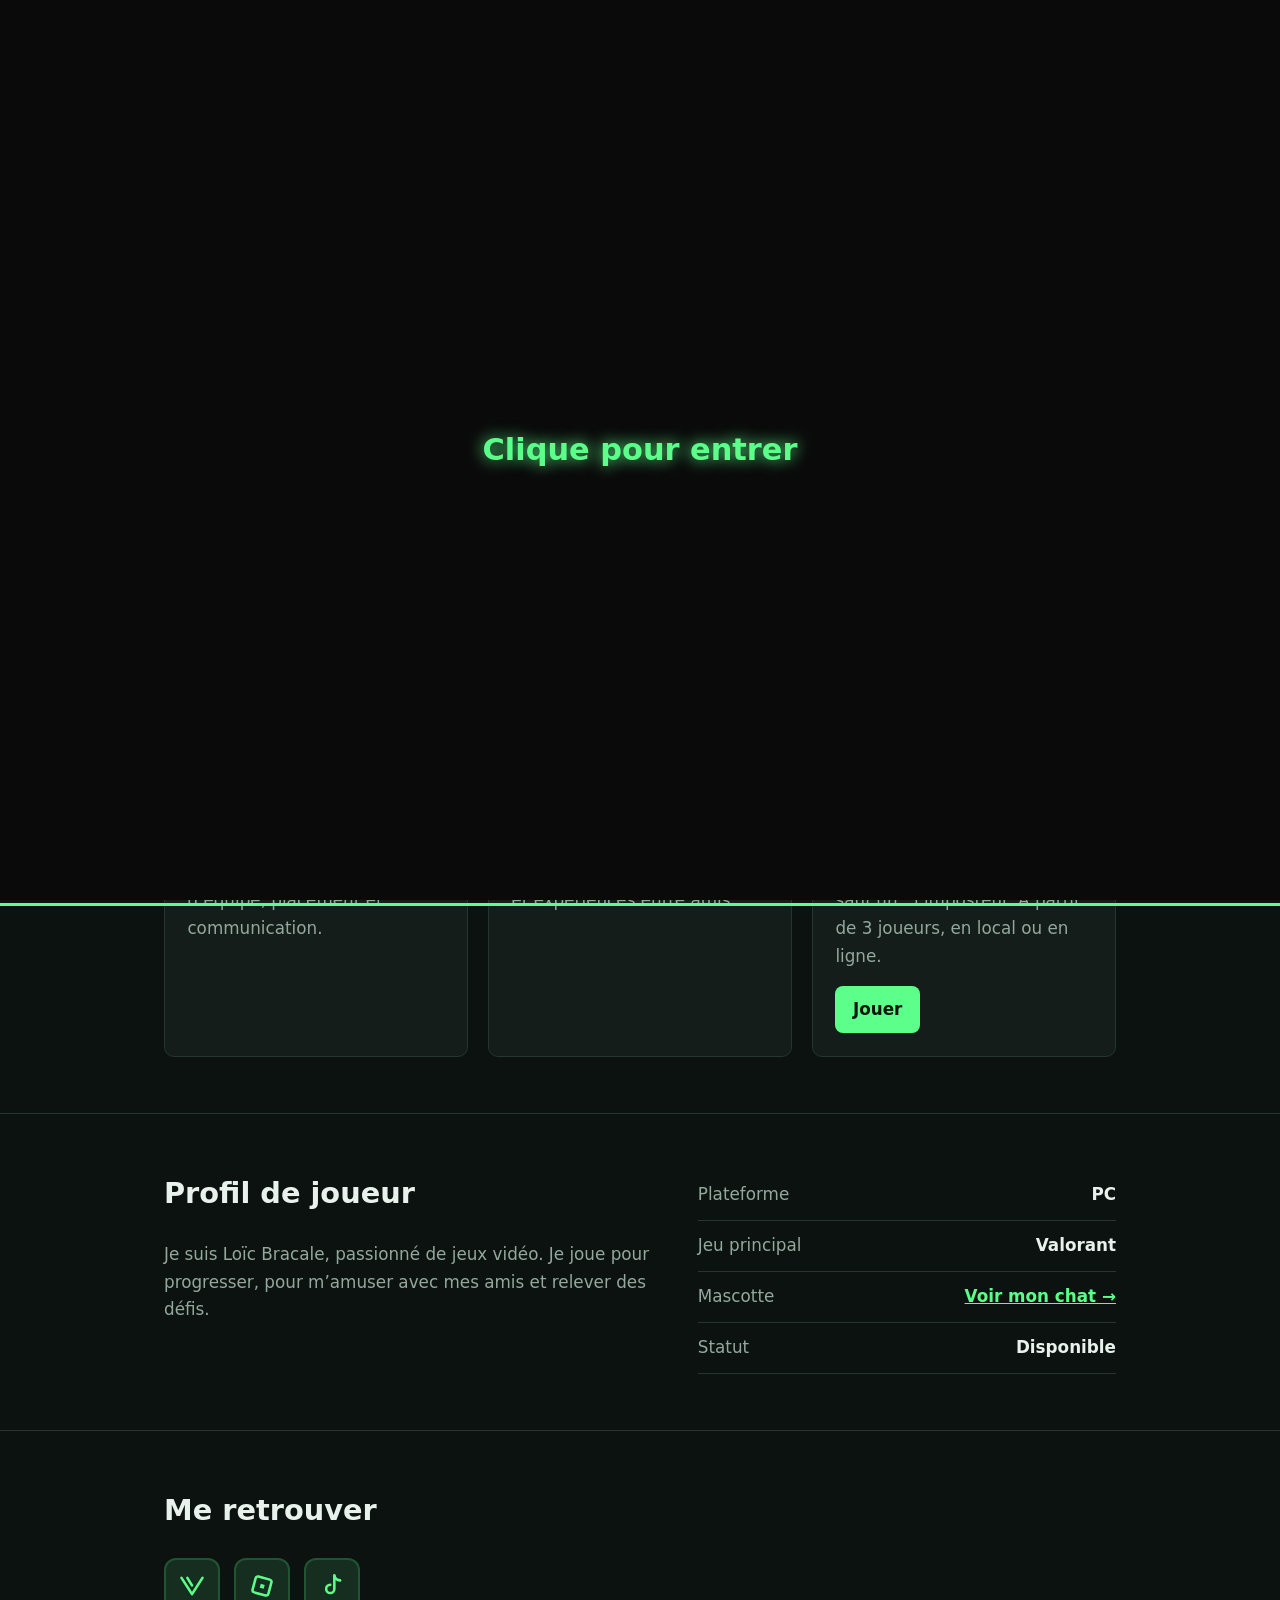
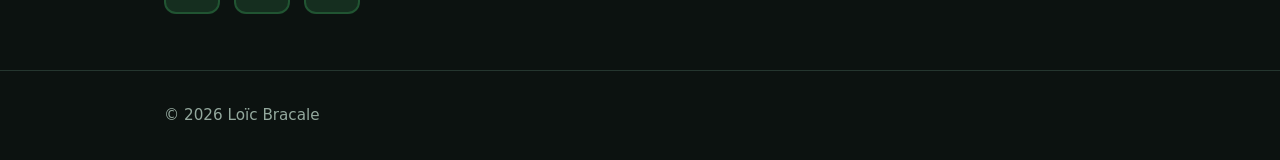
==== commit 89fc7277: "Update index.html" ====
--- a/index.html
+++ b/index.html
@@ -5,121 +5,22 @@
 <meta name="viewport" content="width=device-width, initial-scale=1">
 <meta name="theme-color" content="#0c1210">
 <title>Loïc Bracale – Joueur de jeux vidéo</title>
-<style>
-:root{
-  --bg:#0c1210; --panel:#141d19; --line:#25362f; --ink:#e8f1ec; --muted:#93a89d;
-  --accent:#5cff8a; --accent-ink:#06160c;
-}
-*{box-sizing:border-box}
-html{scroll-behavior:smooth;scroll-padding-top:4.5rem}
-body{margin:0;background:var(--bg);color:var(--ink);
-  font:1.05rem/1.65 system-ui,-apple-system,"Segoe UI",Roboto,sans-serif}
-a{color:inherit}
-:focus-visible{outline:3px solid var(--accent);outline-offset:3px}
-.wrap{max-width:62rem;margin:0 auto;padding:0 1.25rem}
-
-/* Navigation */
-.top{position:sticky;top:0;z-index:10;background:rgba(12,18,16,.92);backdrop-filter:blur(6px);border-bottom:1px solid var(--line)}
-.top .wrap{display:flex;align-items:center;justify-content:space-between;gap:1rem;padding-top:.8rem;padding-bottom:.8rem;flex-wrap:wrap}
-.logo{font-weight:800;text-decoration:none;letter-spacing:.02em}
-.logo span{color:var(--accent)}
-.top nav{display:flex;gap:1.1rem;flex-wrap:wrap}
-.top nav a{text-decoration:none;color:var(--muted)}
-.top nav a:hover{color:var(--accent)}
-
-/* Hero : le nom est l'élément marquant */
-.hero{padding:5rem 0 4rem;border-bottom:1px solid var(--line);
-  background:radial-gradient(ellipse at 85% 0%,rgba(92,255,138,.14),transparent 55%)}
-.hero p.kicker{color:var(--accent);font-weight:700;margin:0 0 .5rem}
-h1{font-size:clamp(3rem,11vw,7rem);line-height:.95;margin:0 0 1.25rem;font-weight:900;letter-spacing:-.03em}
-.hero .lead{max-width:34rem;color:var(--muted);font-size:1.2rem;margin:0 0 2rem}
-.btn{display:inline-block;padding:.8rem 1.4rem;border-radius:8px;font-weight:700;text-decoration:none;border:2px solid var(--accent)}
-.btn.primary{background:var(--accent);color:var(--accent-ink)}
-.btn.primary:hover{background:#8dffad}
-.btn.ghost{color:var(--accent);margin-left:.5rem}
-.btn.ghost:hover{background:rgba(92,255,138,.1)}
-
-section{padding:3.5rem 0;border-bottom:1px solid var(--line)}
-h2{font-size:1.8rem;margin:0 0 1.5rem}
-.grid{display:grid;gap:1.25rem;grid-template-columns:repeat(auto-fit,minmax(15rem,1fr))}
-.card{background:var(--panel);border:1px solid var(--line);border-radius:10px;padding:1.4rem}
-.card h3{margin:0 0 .25rem;font-size:1.25rem}
-.card .tag{color:var(--accent);font-size:.95rem;margin:0 0 .6rem}
-.card p{margin:0;color:var(--muted)}
-.card.empty{border-style:dashed}
-.card .play{display:inline-block;margin-top:1rem;padding:.6rem 1.1rem;border-radius:8px;background:var(--accent);color:var(--accent-ink);font-weight:700;text-decoration:none}
-.card .play:hover{background:#8dffad}
-
-.about{display:grid;gap:2rem;grid-template-columns:1fr}
-@media(min-width:48rem){.about{grid-template-columns:1.2fr 1fr}}
-.about p{margin:0 0 1rem;color:var(--muted)}
-.facts{list-style:none;margin:0;padding:0}
-.facts li{display:flex;justify-content:space-between;gap:1rem;padding:.7rem 0;border-bottom:1px solid var(--line)}
-.facts li span:first-child{color:var(--muted)}
-.facts li span:last-child{font-weight:600;text-align:right}
-
-.links{display:flex;flex-wrap:wrap;gap:.75rem}
-.links a{padding:.7rem 1.2rem;border:1px solid var(--line);border-radius:8px;background:var(--panel);text-decoration:none;font-weight:600}
-.links a:hover{border-color:var(--accent);color:var(--accent)}
-
-footer{padding:2rem 0;color:var(--muted);font-size:.95rem}
-@media (prefers-reduced-motion:reduce){html{scroll-behavior:auto}}
-
-/* Icônes de profils (style vert) */
-.socials{display:flex;flex-wrap:wrap;gap:14px}
-.social{position:relative;width:56px;height:56px;display:grid;place-items:center;border-radius:12px;color:var(--accent);
-  background:rgba(92,255,138,.12);border:2px solid rgba(92,255,138,.18);
-  transition:transform .2s ease,background .2s ease,box-shadow .2s ease}
-.social:hover,.social:focus-visible{transform:translateY(-3px);background:rgba(92,255,138,.22);box-shadow:0 0 18px rgba(92,255,138,.28)}
-.social svg{width:28px;height:28px}
-.sr{position:absolute;width:1px;height:1px;overflow:hidden;clip:rect(0 0 0 0);white-space:nowrap}
-
-/* Écran d'entrée */
-.enter-screen{position:fixed;inset:0;z-index:100;display:grid;place-items:center;background:#0a0a0a;cursor:pointer;user-select:none;transition:opacity .6s ease,visibility .6s ease}
-.enter-screen.hidden{opacity:0;visibility:hidden;pointer-events:none}
-.enter-text{font-size:1.9rem;font-weight:700;color:var(--accent);text-shadow:0 0 16px var(--accent);animation:pulse 1.8s infinite ease-in-out}
-@keyframes pulse{50%{opacity:.55}}
-
-/* Neige */
-.snow{position:fixed;inset:0;z-index:-1;pointer-events:none;overflow:hidden}
-.flake{position:absolute;top:-30px;color:var(--accent);text-shadow:0 0 8px var(--accent);animation:fall linear infinite}
-@keyframes fall{to{transform:translate3d(var(--drift),110vh,0) rotate(360deg)}}
-@media (prefers-reduced-motion:reduce){.social{transition:none}.social:hover{transform:none}.enter-text{animation:none}}
-</style>
+<link rel="stylesheet" href="style.css">
 </head>
 <body>
-<div class="enter-screen" id="enter" role="button" tabindex="0" aria-label="Entrer sur le site"><span class="enter-text">Clique pour entrer</span></div>
+<div class="enter-screen" id="enter" role="button" tabindex="0" aria-label="Entrer sur le site">
+  <span class="enter-text">Clique pour entrer</span>
+</div>
 <div class="snow" aria-hidden="true"></div>
 <noscript><style>.enter-screen{display:none}</style></noscript>
-<script>
-(function(){
-  var enter=document.getElementById("enter"),snow=document.querySelector(".snow"),seen=false;
-  try{seen=sessionStorage.getItem("entered")==="1"}catch(e){}
-  function close(){enter.classList.add("hidden");try{sessionStorage.setItem("entered","1")}catch(e){}}
-  if(seen)enter.classList.add("hidden");else enter.focus();
-  enter.addEventListener("click",close);
-  enter.addEventListener("keydown",function(e){if(e.key==="Enter"||e.key===" "){e.preventDefault();close()}});
-  if(window.matchMedia&&matchMedia("(prefers-reduced-motion: reduce)").matches)return;
-  for(var i=0;i<28;i++){
-    var f=document.createElement("span");
-    f.className="flake";f.textContent="⌖°❅°⌖";
-    f.style.left=(Math.random()*100)+"%";
-    f.style.fontSize=(10+Math.random()*12)+"px";
-    f.style.opacity=(0.25+Math.random()*0.7);
-    f.style.animationDuration=(6+Math.random()*10)+"s";
-    f.style.animationDelay=(Math.random()*-12)+"s";
-    f.style.setProperty("--drift",(-80+Math.random()*160)+"px");
-    snow.appendChild(f);
-  }
-})();
-</script>
 
 <header class="top">
   <div class="wrap">
-    <a class="logo" href="#accueil">LOÏC<span>.</span>BRACALE</a>
+    <a class="logo" href="index.html">LOÏC<span>.</span>BRACALE</a>
     <nav aria-label="Navigation principale">
       <a href="#jeux">Mes jeux</a>
-      <a href="#profil">Profil de joueur</a>
+      <a href="#profil">Profil</a>
+      <a href="chat.html">Mon chat 🐱</a>
       <a href="#contact">Me retrouver</a>
     </nav>
   </div>
@@ -130,9 +31,9 @@
     <div class="wrap">
       <p class="kicker">Joueur de jeux vidéo</p>
       <h1>Loïc<br>Bracale</h1>
-      <p class="lead">Je joue, je progresse et j’aime partager ma passion du jeu vidéo. Voici mes jeux, mon style et où me retrouver.</p>
+      <p class="lead">Je joue, je progresse et j’aime partager ma passion du jeu vidéo. Découvre mes jeux, mon profil et la page dédiée à mon chat.</p>
       <a class="btn primary" href="#jeux">Voir mes jeux</a>
-      <a class="btn ghost" href="#contact">Me retrouver en ligne</a>
+      <a class="btn ghost" href="chat.html">Découvrir mon chat 🐱</a>
     </div>
   </div>
 
@@ -143,23 +44,18 @@
         <article class="card">
           <h3>Valorant</h3>
           <p class="tag">FPS tactique en équipe</p>
-          <p>Mon jeu principal : jeu d’équipe, placement et communication. À compléter : mon rang, mes agents préférés.</p>
+          <p>Mon jeu principal : jeu d’équipe, placement et communication.</p>
         </article>
         <article class="card">
           <h3>Roblox</h3>
           <p class="tag">Jeux créés par la communauté</p>
-          <p>Je joue sur plusieurs univers. À compléter : mes expériences préférées.</p>
+          <p>Je joue sur plusieurs univers et expériences entre amis.</p>
         </article>
         <article class="card">
           <h3>L’imposteur</h3>
           <p class="tag">Jeu de mots entre amis</p>
-          <p>Tout le monde a le même mot sauf un : l’imposteur. Trouvez-le avant qu’il ne passe inaperçu. À partir de 3 joueurs, sur un seul appareil.</p>
+          <p>Tout le monde a le même mot sauf un : l’imposteur. À partir de 3 joueurs, en local ou en ligne.</p>
           <a class="play" href="imposteur.html">Jouer</a>
-        </article>
-        <article class="card empty">
-          <h3>Votre prochain jeu</h3>
-          <p class="tag">À ajouter</p>
-          <p>Copiez une carte <code>&lt;article class="card"&gt;</code> pour ajouter un jeu.</p>
         </article>
       </div>
     </div>
@@ -169,14 +65,13 @@
     <div class="wrap about">
       <div>
         <h2>Profil de joueur</h2>
-        <p>Je suis Loïc Bracale, passionné de jeux vidéo. Je joue pour progresser, pour m’amuser avec mes amis et pour relever des défis.</p>
-        <p>À compléter avec vos mots : ce qui vous plaît dans le jeu, vos meilleurs moments, ce que vous aimeriez accomplir.</p>
+        <p>Je suis Loïc Bracale, passionné de jeux vidéo. Je joue pour progresser, pour m’amuser avec mes amis et relever des défis.</p>
       </div>
       <ul class="facts" aria-label="En bref">
         <li><span>Plateforme</span><span>PC</span></li>
         <li><span>Jeu principal</span><span>Valorant</span></li>
-        <li><span>Style</span><span>À compléter</span></li>
-        <li><span>Disponible</span><span>À compléter</span></li>
+        <li><span>Mascotte</span><span><a href="chat.html" style="color:var(--accent)">Voir mon chat →</a></span></li>
+        <li><span>Statut</span><span>Disponible</span></li>
       </ul>
     </div>
   </section>
@@ -185,7 +80,6 @@
     <div class="wrap">
       <h2>Me retrouver</h2>
       <div class="socials">
-        <!-- Remplacez chaque # par le vrai lien -->
         <a class="social" href="#" target="_blank" rel="noopener noreferrer" aria-label="Profil Valorant" title="Profil Valorant">
           <svg viewBox="0 0 24 24" fill="none" stroke="currentColor" stroke-width="2.2" stroke-linecap="round" stroke-linejoin="round" aria-hidden="true"><path d="M3 5l9 14L21 5"/><path d="M8 5l4 6.5"/></svg>
           <span class="sr">Profil Valorant</span>
@@ -207,5 +101,6 @@
   <div class="wrap">© 2026 Loïc Bracale</div>
 </footer>
 
+<script src="script.js"></script>
 </body>
 </html>
--- a/style.css
+++ b/style.css
@@ -0,0 +1,386 @@
+:root {
+  --bg: #0c1210;
+  --panel: #141d19;
+  --soft: #1e2b25;
+  --line: #25362f;
+  --ink: #e8f1ec;
+  --muted: #93a89d;
+  --accent: #5cff8a;
+  --accent-ink: #06160c;
+  --warn: #ffd95a;
+}
+
+* {
+  box-sizing: border-box;
+}
+
+html {
+  scroll-behavior: smooth;
+  scroll-padding-top: 4.5rem;
+}
+
+body {
+  margin: 0;
+  background: var(--bg);
+  color: var(--ink);
+  font: 1.05rem/1.65 system-ui, -apple-system, "Segoe UI", Roboto, sans-serif;
+  min-height: 100vh;
+}
+
+a {
+  color: inherit;
+}
+
+:focus-visible {
+  outline: 3px solid var(--accent);
+  outline-offset: 3px;
+}
+
+.wrap {
+  max-width: 62rem;
+  margin: 0 auto;
+  padding: 0 1.25rem;
+}
+
+/* Navigation */
+.top {
+  position: sticky;
+  top: 0;
+  z-index: 10;
+  background: rgba(12, 18, 16, 0.92);
+  backdrop-filter: blur(6px);
+  border-bottom: 1px solid var(--line);
+}
+
+.top .wrap {
+  display: flex;
+  align-items: center;
+  justify-content: space-between;
+  gap: 1rem;
+  padding-top: 0.8rem;
+  padding-bottom: 0.8rem;
+  flex-wrap: wrap;
+}
+
+.logo {
+  font-weight: 800;
+  text-decoration: none;
+  letter-spacing: 0.02em;
+}
+
+.logo span {
+  color: var(--accent);
+}
+
+.top nav {
+  display: flex;
+  gap: 1.1rem;
+  flex-wrap: wrap;
+}
+
+.top nav a {
+  text-decoration: none;
+  color: var(--muted);
+  font-weight: 500;
+}
+
+.top nav a:hover,
+.top nav a.active {
+  color: var(--accent);
+}
+
+/* Hero */
+.hero {
+  padding: 5rem 0 4rem;
+  border-bottom: 1px solid var(--line);
+  background: radial-gradient(ellipse at 85% 0%, rgba(92, 255, 138, 0.14), transparent 55%);
+}
+
+.hero p.kicker {
+  color: var(--accent);
+  font-weight: 700;
+  margin: 0 0 0.5rem;
+}
+
+h1 {
+  font-size: clamp(3rem, 11vw, 6.5rem);
+  line-height: 0.95;
+  margin: 0 0 1.25rem;
+  font-weight: 900;
+  letter-spacing: -0.03em;
+}
+
+.hero .lead {
+  max-width: 34rem;
+  color: var(--muted);
+  font-size: 1.2rem;
+  margin: 0 0 2rem;
+}
+
+.btn {
+  display: inline-block;
+  padding: 0.8rem 1.4rem;
+  border-radius: 8px;
+  font-weight: 700;
+  text-decoration: none;
+  border: 2px solid var(--accent);
+  cursor: pointer;
+}
+
+.btn.primary {
+  background: var(--accent);
+  color: var(--accent-ink);
+}
+
+.btn.primary:hover {
+  background: #8dffad;
+}
+
+.btn.ghost {
+  color: var(--accent);
+  margin-left: 0.5rem;
+  background: transparent;
+}
+
+.btn.ghost:hover {
+  background: rgba(92, 255, 138, 0.1);
+}
+
+/* Sections et grilles */
+section {
+  padding: 3.5rem 0;
+  border-bottom: 1px solid var(--line);
+}
+
+h2 {
+  font-size: 1.8rem;
+  margin: 0 0 1.5rem;
+}
+
+.grid {
+  display: grid;
+  gap: 1.25rem;
+  grid-template-columns: repeat(auto-fit, minmax(15rem, 1fr));
+}
+
+.card {
+  background: var(--panel);
+  border: 1px solid var(--line);
+  border-radius: 10px;
+  padding: 1.4rem;
+}
+
+.card h3 {
+  margin: 0 0 0.25rem;
+  font-size: 1.25rem;
+}
+
+.card .tag {
+  color: var(--accent);
+  font-size: 0.95rem;
+  margin: 0 0 0.6rem;
+}
+
+.card p {
+  margin: 0;
+  color: var(--muted);
+}
+
+.card .play {
+  display: inline-block;
+  margin-top: 1rem;
+  padding: 0.6rem 1.1rem;
+  border-radius: 8px;
+  background: var(--accent);
+  color: var(--accent-ink);
+  font-weight: 700;
+  text-decoration: none;
+}
+
+.card .play:hover {
+  background: #8dffad;
+}
+
+/* Profil & Listes */
+.about {
+  display: grid;
+  gap: 2rem;
+  grid-template-columns: 1fr;
+}
+
+@media (min-width: 48rem) {
+  .about {
+    grid-template-columns: 1.2fr 1fr;
+  }
+}
+
+.about p {
+  margin: 0 0 1rem;
+  color: var(--muted);
+}
+
+.facts {
+  list-style: none;
+  margin: 0;
+  padding: 0;
+}
+
+.facts li {
+  display: flex;
+  justify-content: space-between;
+  gap: 1rem;
+  padding: 0.7rem 0;
+  border-bottom: 1px solid var(--line);
+}
+
+.facts li span:first-child {
+  color: var(--muted);
+}
+
+.facts li span:last-child {
+  font-weight: 600;
+  text-align: right;
+}
+
+/* Page Chat */
+.cat-profile {
+  display: flex;
+  flex-direction: column;
+  gap: 2rem;
+  align-items: center;
+  background: var(--panel);
+  border: 1px solid var(--line);
+  border-radius: 12px;
+  padding: 2rem;
+  margin-bottom: 2rem;
+}
+
+@media (min-width: 42rem) {
+  .cat-profile {
+    flex-direction: row;
+    align-items: flex-start;
+  }
+}
+
+.cat-avatar {
+  width: 160px;
+  height: 160px;
+  border-radius: 50%;
+  object-fit: cover;
+  border: 3px solid var(--accent);
+  box-shadow: 0 0 25px rgba(92, 255, 138, 0.25);
+  flex-shrink: 0;
+}
+
+.cat-gallery img {
+  width: 100%;
+  height: 220px;
+  object-fit: cover;
+  border-radius: 8px;
+  border: 1px solid var(--line);
+}
+
+/* Réseaux sociaux */
+.socials {
+  display: flex;
+  flex-wrap: wrap;
+  gap: 14px;
+}
+
+.social {
+  position: relative;
+  width: 56px;
+  height: 56px;
+  display: grid;
+  place-items: center;
+  border-radius: 12px;
+  color: var(--accent);
+  background: rgba(92, 255, 138, 0.12);
+  border: 2px solid rgba(92, 255, 138, 0.18);
+  transition: transform 0.2s ease, background 0.2s ease, box-shadow 0.2s ease;
+}
+
+.social:hover,
+.social:focus-visible {
+  transform: translateY(-3px);
+  background: rgba(92, 255, 138, 0.22);
+  box-shadow: 0 0 18px rgba(92, 255, 138, 0.28);
+}
+
+.social svg {
+  width: 28px;
+  height: 28px;
+}
+
+.sr {
+  position: absolute;
+  width: 1px;
+  height: 1px;
+  overflow: hidden;
+  clip: rect(0 0 0 0);
+  white-space: nowrap;
+}
+
+footer {
+  padding: 2rem 0;
+  color: var(--muted);
+  font-size: 0.95rem;
+}
+
+/* Écran d'entrée & Neige */
+.enter-screen {
+  position: fixed;
+  inset: 0;
+  z-index: 100;
+  display: grid;
+  place-items: center;
+  background: #0a0a0a;
+  cursor: pointer;
+  user-select: none;
+  transition: opacity 0.6s ease, visibility 0.6s ease;
+}
+
+.enter-screen.hidden {
+  opacity: 0;
+  visibility: hidden;
+  pointer-events: none;
+}
+
+.enter-text {
+  font-size: 1.9rem;
+  font-weight: 700;
+  color: var(--accent);
+  text-shadow: 0 0 16px var(--accent);
+  animation: pulse 1.8s infinite ease-in-out;
+}
+
+@keyframes pulse {
+  50% { opacity: 0.55; }
+}
+
+.snow {
+  position: fixed;
+  inset: 0;
+  z-index: -1;
+  pointer-events: none;
+  overflow: hidden;
+}
+
+.flake {
+  position: absolute;
+  top: -30px;
+  color: var(--accent);
+  text-shadow: 0 0 8px var(--accent);
+  animation: fall linear infinite;
+}
+
+@keyframes fall {
+  to { transform: translate3d(var(--drift), 110vh, 0) rotate(360deg); }
+}
+
+@media (prefers-reduced-motion: reduce) {
+  html { scroll-behavior: auto; }
+  .social { transition: none; }
+  .social:hover { transform: none; }
+  .enter-text { animation: none; }
+}
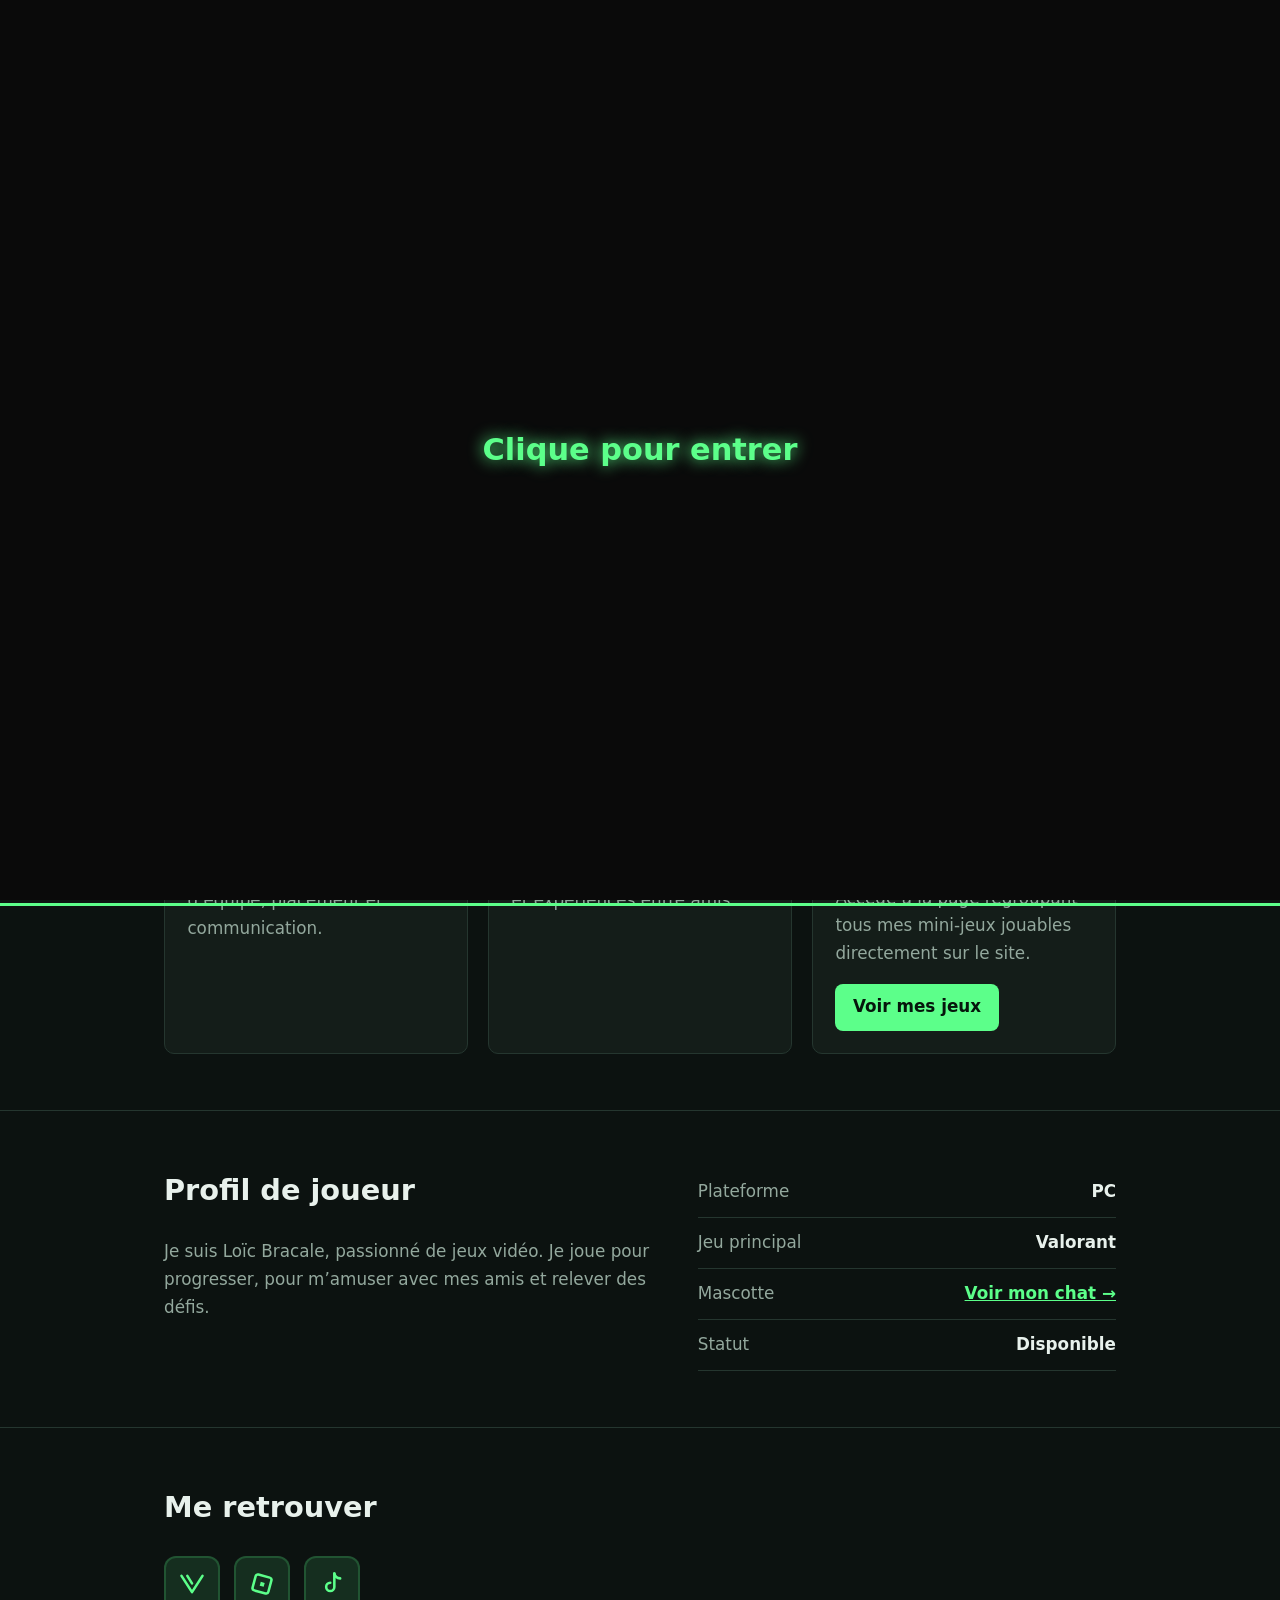
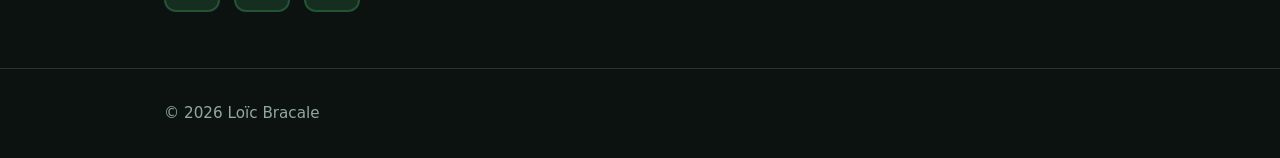
==== commit 4b76cd17: "Update links and content in index.html" ====
--- a/index.html
+++ b/index.html
@@ -18,9 +18,9 @@
   <div class="wrap">
     <a class="logo" href="index.html">LOÏC<span>.</span>BRACALE</a>
     <nav aria-label="Navigation principale">
-      <a href="#jeux">Mes jeux</a>
+      <a href="jeux.html">Mes jeux</a>
       <a href="#profil">Profil</a>
-      <a href="chat.html">Mon chat 🐱</a>
+      <a href="chat.html">Mon chat</a>
       <a href="#contact">Me retrouver</a>
     </nav>
   </div>
@@ -32,8 +32,8 @@
       <p class="kicker">Joueur de jeux vidéo</p>
       <h1>Loïc<br>Bracale</h1>
       <p class="lead">Je joue, je progresse et j’aime partager ma passion du jeu vidéo. Découvre mes jeux, mon profil et la page dédiée à mon chat.</p>
-      <a class="btn primary" href="#jeux">Voir mes jeux</a>
-      <a class="btn ghost" href="chat.html">Découvrir mon chat 🐱</a>
+      <a class="btn primary" href="jeux.html">Voir mes jeux</a>
+      <a class="btn ghost" href="chat.html">Découvrir mon chat</a>
     </div>
   </div>
 
@@ -52,10 +52,10 @@
           <p>Je joue sur plusieurs univers et expériences entre amis.</p>
         </article>
         <article class="card">
-          <h3>L’imposteur</h3>
-          <p class="tag">Jeu de mots entre amis</p>
-          <p>Tout le monde a le même mot sauf un : l’imposteur. À partir de 3 joueurs, en local ou en ligne.</p>
-          <a class="play" href="imposteur.html">Jouer</a>
+          <h3>Mini-jeux web</h3>
+          <p class="tag">L’imposteur • Le pendu • Trouver la musique</p>
+          <p>Accède à la page regroupant tous mes mini-jeux jouables directement sur le site.</p>
+          <a class="play" href="jeux.html">Voir mes jeux</a>
         </article>
       </div>
     </div>
--- a/style.css
+++ b/style.css
@@ -240,44 +240,6 @@
 .facts li span:last-child {
   font-weight: 600;
   text-align: right;
-}
-
-/* Page Chat */
-.cat-profile {
-  display: flex;
-  flex-direction: column;
-  gap: 2rem;
-  align-items: center;
-  background: var(--panel);
-  border: 1px solid var(--line);
-  border-radius: 12px;
-  padding: 2rem;
-  margin-bottom: 2rem;
-}
-
-@media (min-width: 42rem) {
-  .cat-profile {
-    flex-direction: row;
-    align-items: flex-start;
-  }
-}
-
-.cat-avatar {
-  width: 160px;
-  height: 160px;
-  border-radius: 50%;
-  object-fit: cover;
-  border: 3px solid var(--accent);
-  box-shadow: 0 0 25px rgba(92, 255, 138, 0.25);
-  flex-shrink: 0;
-}
-
-.cat-gallery img {
-  width: 100%;
-  height: 220px;
-  object-fit: cover;
-  border-radius: 8px;
-  border: 1px solid var(--line);
 }
 
 /* Réseaux sociaux */
@@ -361,7 +323,7 @@
 .snow {
   position: fixed;
   inset: 0;
-  z-index: -1;
+  z-index: 1;
   pointer-events: none;
   overflow: hidden;
 }
